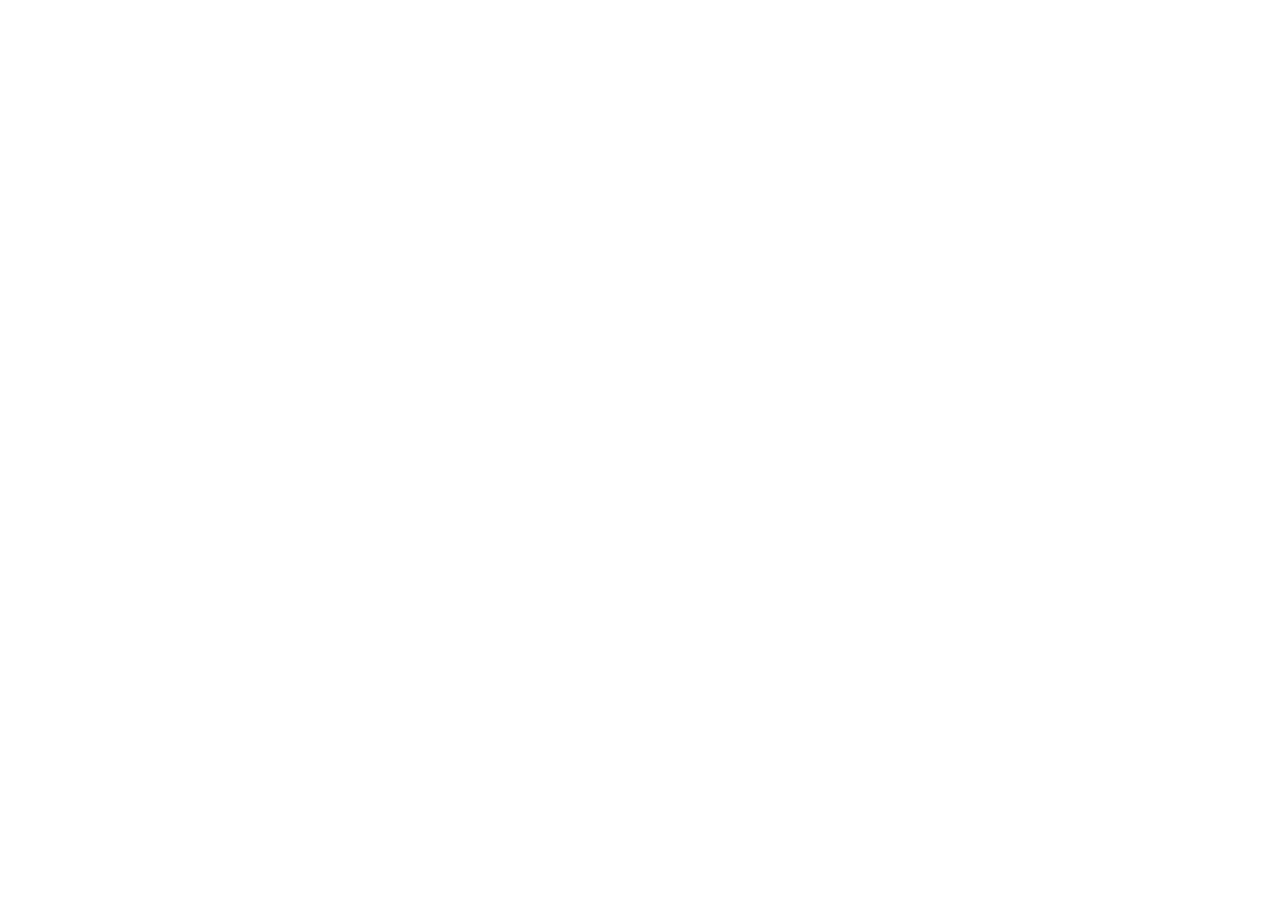
==== style_guide/index.html @ f1ecba9e "basic file structure setup" ====
<!doctype html>
<html lang="en">
  <head>
    <meta charset="UTF-8" />
    <meta name="viewport" content="width=device-width, initial-scale=1.0" />
    <title>KC Fedellaga: P03 Style Guide</title>

    <link rel="stylesheet" href="./css/flexbox.css" />
    <link rel="stylesheet" href="./css/fonts.css" />
    <link rel="stylesheet" href="./css/guide.css" />
  </head>
  <body>
    <div class="main-content" id="guide-content"></div>
  </body>
</html>
---- style_guide/css/flexbox.css ----
/* Reference: base code + docs from week 3 CSS lab demo*/

.flexbox {
  /* The statement below sets us into the flexbox display mode. Note support for flexbox still necessitates some vendor prefixes (see http://caniuse.com/#search=flex) */
  display: -webkit-flex; /* For support in a series of Webkit browsers */
  display: -ms-flex; /* For support in IE 10 */
  display: flex;

  /* A flexbox will try to fit all elements in one line by default. The 'flex-wrap' property lets us wrap child elements that become too wide for their current row. */
  -webkit-flex-wrap: wrap;
  -ms-flex-wrap: wrap;
  flex-wrap: wrap;
}
---- style_guide/css/fonts.css ----
/* @font-face {
  font-family: "Rothenburg Decorative";
  src: url("./fonts/RothenburgDecorative.woff2") format("woff2");
  font-weight: normal;
  font-style: normal;
} */

/* Reference: https://cssgradient.io/blog/css-gradient-text/ */

/* .logotype {
  font-family: "Rothenburg Decorative", serif;
  font-weight: 400;
  font-style: normal;
} */
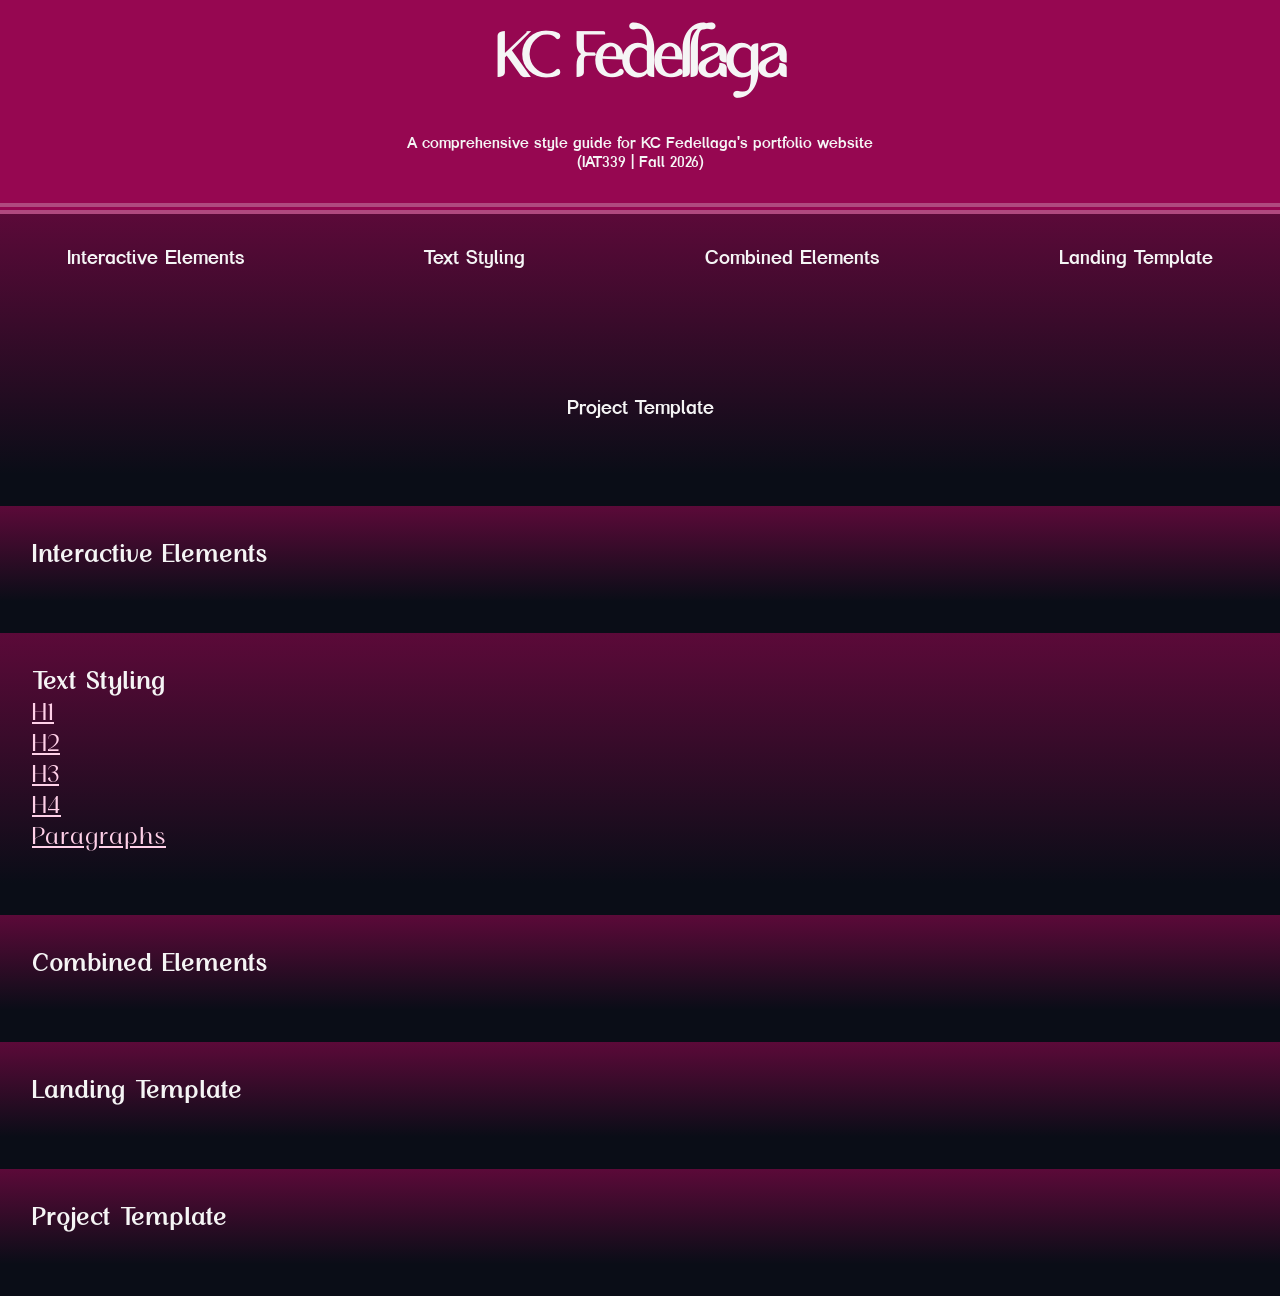
==== commit bfda3bba: "fonts, containers" ====
--- a/style_guide/index.html
+++ b/style_guide/index.html
@@ -10,6 +10,69 @@
     <link rel="stylesheet" href="./css/guide.css" />
   </head>
   <body>
-    <div class="main-content" id="guide-content"></div>
+    <div class="flexbox header" id="guide-header">
+      <h1 class="page-title" id="guide-title">KC Fedellaga</h1>
+      <p class="subheading" id="guide-subtitle">
+        A comprehensive style guide for KC Fedellaga's portfolio website
+        <br />
+        (IAT339 | Fall 2026)
+      </p>
+      <nav class="header-nav" id="guide-nav">
+        <ul class="flexbox nav-list">
+          <li class="nav-link">
+            <a href="#interactive-elements">Interactive Elements</a>
+          </li>
+
+          <li class="nav-link">
+            <a href="#text-styling">Text Styling</a>
+          </li>
+
+          <li class="nav-link">
+            <a href="#combined-elements">Combined Elements</a>
+          </li>
+
+          <li class="nav-link">
+            <a href="#landing-template">Landing Template</a>
+          </li>
+
+          <li class="nav-link">
+            <a href="#project-template">Project Template</a>
+          </li>
+        </ul>
+      </nav>
+    </div>
+
+    <div class="main-content flexbox" id="guide-content">
+      <section class="flexbox guide-section" id="interactive-elements">
+        <h1 class="guide-heading">Interactive Elements</h1>
+      </section>
+      <section class="flexbox guide-section" id="text-styling">
+        <h1 class="guide-heading">Text Styling</h1>
+        <div class="element-container">
+          <h2 class="element-title">H1</h2>
+        </div>
+        <div class="element-container">
+          <h2 class="element-title">H2</h2>
+        </div>
+        <div class="element-container">
+          <h2 class="element-title">H3</h2>
+        </div>
+        <div class="element-container">
+          <h2 class="element-title">H4</h2>
+        </div>
+        <div class="element-container">
+          <h2 class="element-title">Paragraphs</h2>
+        </div>
+      </section>
+      <section class="flexbox guide-section" id="combined-elements">
+        <h1 class="guide-heading">Combined Elements</h1>
+      </section>
+      <section class="flexbox guide-section" id="landing-template">
+        <h1 class="guide-heading">Landing Template</h1>
+      </section>
+      <section class="flexbox guide-section" id="project-template">
+        <h1 class="guide-heading">Project Template</h1>
+      </section>
+    </div>
   </body>
 </html>
--- a/style_guide/css/flexbox.css
+++ b/style_guide/css/flexbox.css
@@ -1,13 +1,96 @@
-/* Reference: base code + docs from week 3 CSS lab demo*/
+/*
+	For more on flexbox, I highly recommend "A Guide to Flexbox": http://css-tricks.com/snippets/css/a-guide-to-flexbox/
 
+	PLEASE NOTE:
+	A lot of the properties covered below work ONLY when you set display to flexbox. Make sure to understand when and where	you can apply these properties by looking them up as necessary.
+*/
+
+/*
+	With the asterisk (*), we are selecting everything. This allows us to apply the border-box model to all elements on the page.
+
+	'::after' and '::before' are psuedo-elements. These are elements that CSS can add either after or before an element's content. You will see these in use if we use the older style of grids, to clear floats.
+*/
+*,
+*::after,
+*::before {
+  box-sizing: border-box;
+}
+
+/*
+	Here we are going to establish some rules for our 'box'	which contains all the elements to be wrapped into the flexbox model.
+*/
 .flexbox {
-  /* The statement below sets us into the flexbox display mode. Note support for flexbox still necessitates some vendor prefixes (see http://caniuse.com/#search=flex) */
+  /*
+		The statement below sets us into the flexbox display mode. Note support for flexbox still necessitates some vendor prefixes (see http://caniuse.com/#search=flex)
+	*/
   display: -webkit-flex; /* For support in a series of Webkit browsers */
   display: -ms-flex; /* For support in IE 10 */
   display: flex;
 
-  /* A flexbox will try to fit all elements in one line by default. The 'flex-wrap' property lets us wrap child elements that become too wide for their current row. */
+  /*
+		A flexbox will try to fit all elements in one line by default. The 'flex-wrap' property lets us wrap child elements that become too wide for their current row.
+	*/
   -webkit-flex-wrap: wrap;
   -ms-flex-wrap: wrap;
   flex-wrap: wrap;
+
+  /*
+		To get our flexbox to change how elements are spanned across the remaining space, we can use the 'justify-content' property. In this case, we are specifying that we want the extra space to be balanced around our elements.
+	*/
+  -webkit-justify-content: space-around;
+  -ms-justify-content: space-around;
+  justify-content: space-around;
 }
+
+.box-item-nav {
+  /*
+		For children of the parent 'flexbox', it is good practice to set a 'flex' property. This is a shorthand in which we in fact set three values, of 'flex-grow', 'flex-shrink' and 'flex-basis' accordingly. In our CSS, this will look like
+
+		flex: flex-grow flex-shrink flex-basis;
+
+		flex-grow - Defines the ability for an element to 'grow' into extra space as needed.
+		flex-shrink - Defines the ability for an element to 'shrink' as needed.
+		flex-basis - Defines the default size of an element before distributing space, can be based on existing height or width.
+
+		Both 'flex-grow' and 'flex-shrink' can be effectively thought as 'weights': For example elements with higher flex-grow weights - such as a value of 2 in a set of elements with weights of 1 - will try and take up more space when available. When the space is not available, the flexbox will compress those items as necessary.
+
+		In the example below, we are setting both the ability of elements to grow and shrink as equal (all 1), and we are telling the default size to pay attention to the element's set default sizing.
+	*/
+  -webkit-flex: 1 1 auto;
+  -ms-flex: 1 1 auto;
+  flex: 1 1 auto;
+}
+
+.box-item-image {
+  /*
+		Given we are working with an image, in this case we have set a flex-basis value that is a pixel value to reflect the 'minimum' width of the image before the flexbox reflows and stacks the elements inside. Additionally, the use of a flex-grow value of 3 ensures that our image is 'heavier' (will take up more space) when available.
+	*/
+  -webkit-flex: 3 1 400px;
+  -ms-flex: 3 1 400px;
+  flex: 3 1 400px;
+}
+
+.box-item-text {
+  /*
+		For the text, we want it to behave a bit differently, in this case setting an em value for its flex-basis. Using a 1 for the flex-grow value means it weighs less in comparison to our image, and will take less space when possible.
+	*/
+  -webkit-flex: 1 1 18em;
+  -ms-flex: 1 1 18em;
+  flex: 1 1 18em;
+
+  padding: 0 1rem;
+}
+
+/*
+	We can use media queries to apply different styles at specific sizes. In this case, we are specifying when the browser window's width is greater than 50.25em, we should apply the styling within the brackets.
+*/
+@media (min-width: 50.25em) {
+  /*
+		The flexbox 'order' property lets us re-order items	as they are flowed. Smaller values position items closer to the top, or to the left, higher values place them near the end, or to the right. Depending on the orientation of the flexbox flow.
+	*/
+  .box-item-image {
+    -webkit-order: 2;
+    -ms-order: 2;
+    order: 2;
+  }
+}
--- a/style_guide/css/fonts.css
+++ b/style_guide/css/fonts.css
@@ -1,14 +1,53 @@
-/* @font-face {
-  font-family: "Rothenburg Decorative";
-  src: url("./fonts/RothenburgDecorative.woff2") format("woff2");
+@font-face {
+  font-family: "NCL Gasdrifo";
+  src: url("./fonts/NCLGasdrifo-Demo.otf") format("opentype");
   font-weight: normal;
   font-style: normal;
-} */
+}
 
-/* Reference: https://cssgradient.io/blog/css-gradient-text/ */
+.page-title {
+  font-family: "NCL Gasdrifo", serif;
+  font-weight: 600;
+  font-style: normal;
+}
 
-/* .logotype {
-  font-family: "Rothenburg Decorative", serif;
+@font-face {
+  font-family: "PREVALENT SANS PRO - Bold";
+  src: url("./fonts/PREVALENTSANSPRO-Bold.ttf") format("truetype");
+  font-weight: normal;
+  font-style: normal;
+}
+
+.subheading {
+  font-family: "PREVALENT SANS PRO - Bold", serif;
+}
+
+.nav-link {
+  font-family: "PREVALENT SANS PRO - Bold", sans-serif;
+}
+
+@font-face {
+  font-family: "Rosehot";
+  src: url("./fonts/Rosehot.ttf") format("truetype");
+  font-weight: normal;
+  font-style: normal;
+}
+
+.guide-heading {
+  font-family: "Rosehot", serif;
+  font-weight: 600;
+}
+
+@font-face {
+  font-family: "PREVALENT SANS PRO - Regular";
+  src: url("./fonts/PREVALENTSANSPRO-Regular.ttf") format("truetype");
+  font-weight: normal;
+  font-style: normal;
+}
+
+.element-title {
+  font-family: "Rosehot", serif;
   font-weight: 400;
-  font-style: normal;
-} */
+
+  text-decoration: underline;
+}
--- a/style_guide/css/guide.css
+++ b/style_guide/css/guide.css
@@ -0,0 +1,126 @@
+:root {
+  --main-theme: #960751;
+  --main-translucent: #96075194;
+  --main-lighter-translucent: #b83a7b45;
+
+  --bg-dark: #0a0d17;
+
+  --text-light: whitesmoke;
+  --text-theme: #f3007e;
+  --text-theme-light: #ffd0e8;
+}
+
+* {
+  margin: 0;
+  padding: 0;
+}
+
+body {
+  background-color: var(--bg-dark);
+}
+
+/* HEADER */
+
+#guide-header {
+  flex-direction: column;
+
+  align-items: center;
+  justify-content: center;
+
+  text-align: center;
+  color: var(--text-light);
+}
+
+#guide-title {
+  width: 100%;
+
+  padding: 1rem 0;
+  background-color: var(--main-theme);
+
+  font-size: 4rem;
+}
+
+#guide-subtitle {
+  width: 100%;
+
+  padding-top: 1rem;
+  padding-bottom: 2rem;
+
+  background-color: var(--main-theme);
+
+  border-bottom: double #f5f5f547 0.7rem;
+}
+
+.header-nav {
+  width: 100%;
+}
+
+#guide-nav {
+  background: linear-gradient(
+    180deg,
+    var(--main-translucent),
+    var(--bg-dark) 100%
+  );
+}
+
+.nav-list {
+  justify-content: space-evenly;
+  gap: 4rem;
+  padding-bottom: 1.5rem;
+
+  list-style: none;
+}
+
+.nav-link {
+  padding: 2rem 3rem;
+  background-color: transparent;
+
+  font-size: 1.25rem;
+
+  transition: background-color 0.18s ease-in-out;
+}
+.nav-link:hover {
+  background-color: var(--main-lighter-translucent);
+
+  a {
+    color: var(--text-theme-light);
+  }
+}
+.nav-link a {
+  text-decoration: none;
+  color: var(--text-light);
+
+  transition: color 0.2s ease-in;
+}
+
+/* GUIDE DEFAULTS */
+
+#guide-content {
+  flex-direction: column;
+  gap: 2rem;
+
+  padding: 2rem 0;
+}
+
+.guide-section {
+  flex-direction: column;
+
+  width: 100%;
+  padding: 2rem;
+
+  background: linear-gradient(
+    180deg,
+    var(--main-translucent),
+    var(--bg-dark) 100%
+  );
+}
+
+.guide-heading {
+  color: var(--text-light);
+}
+
+.element-title {
+  color: var(--text-theme-light);
+}
+
+/* INTERACTIVE ELEMENTS */
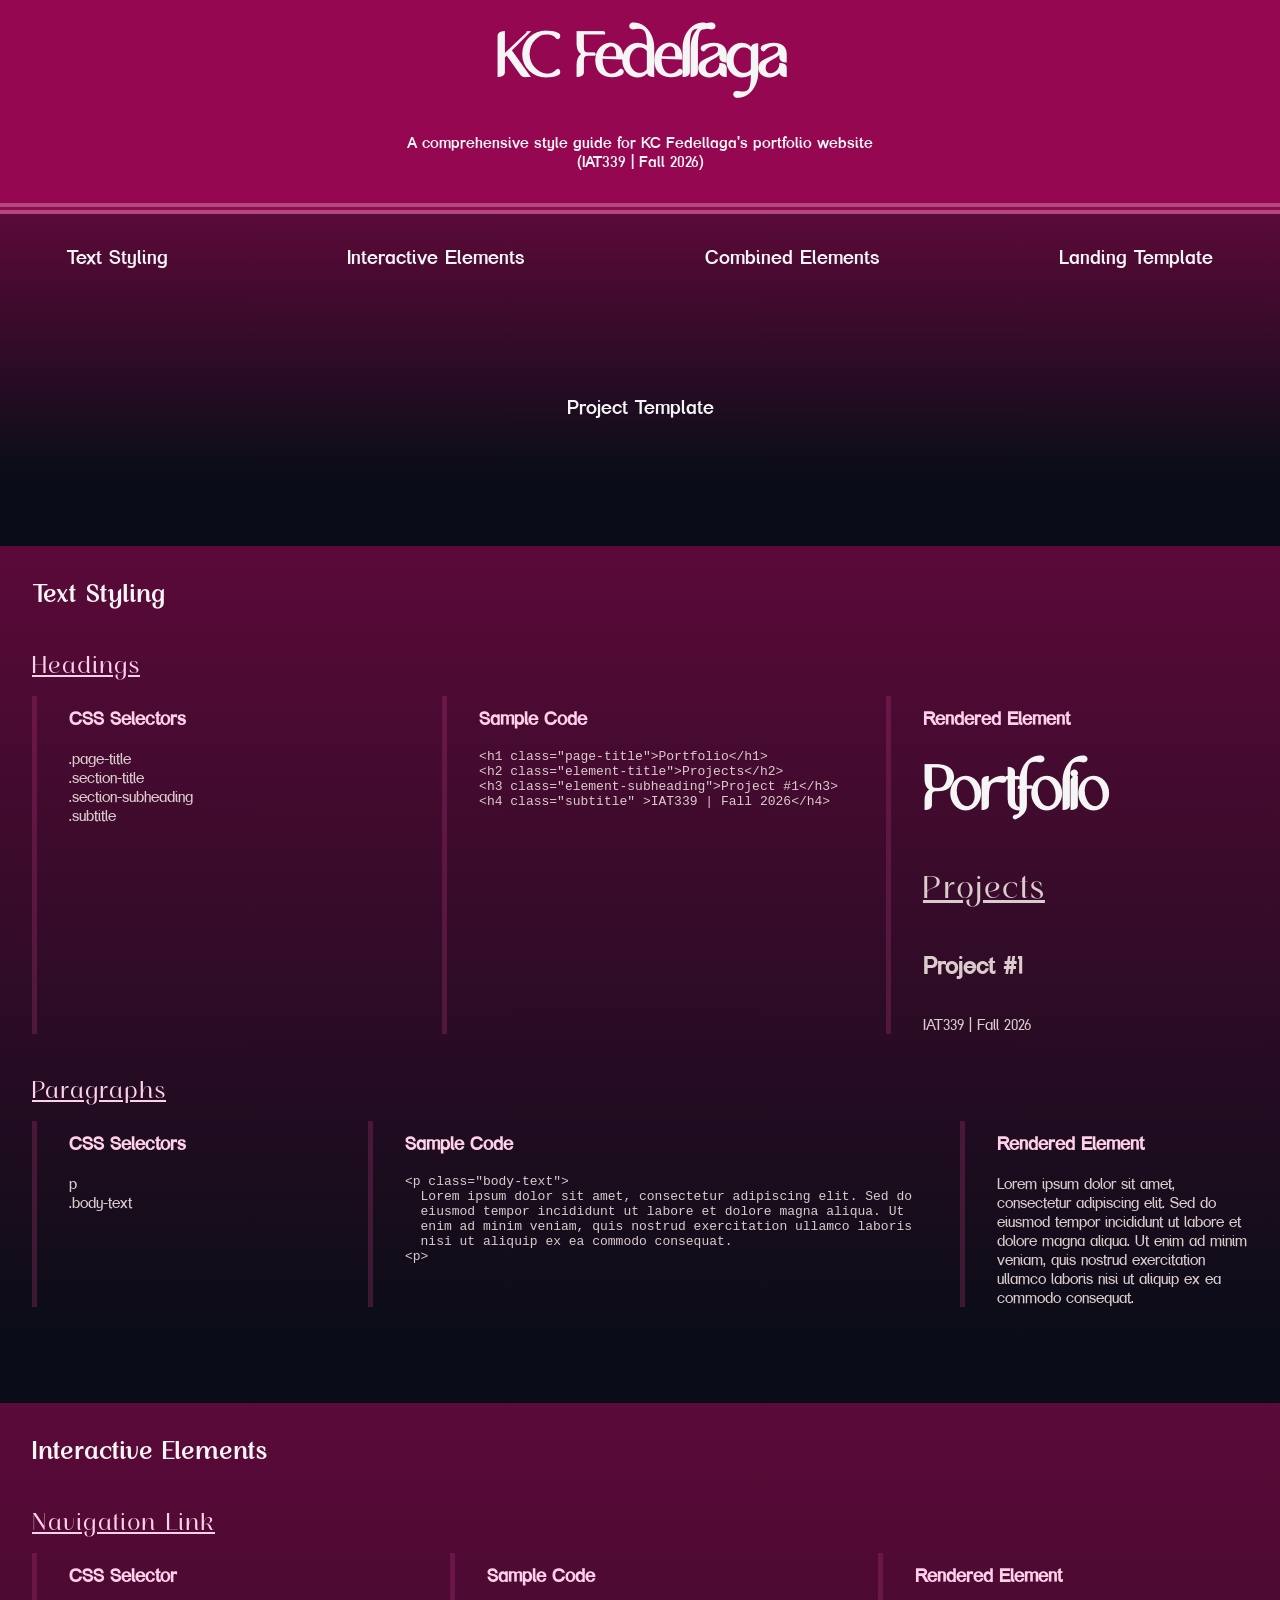
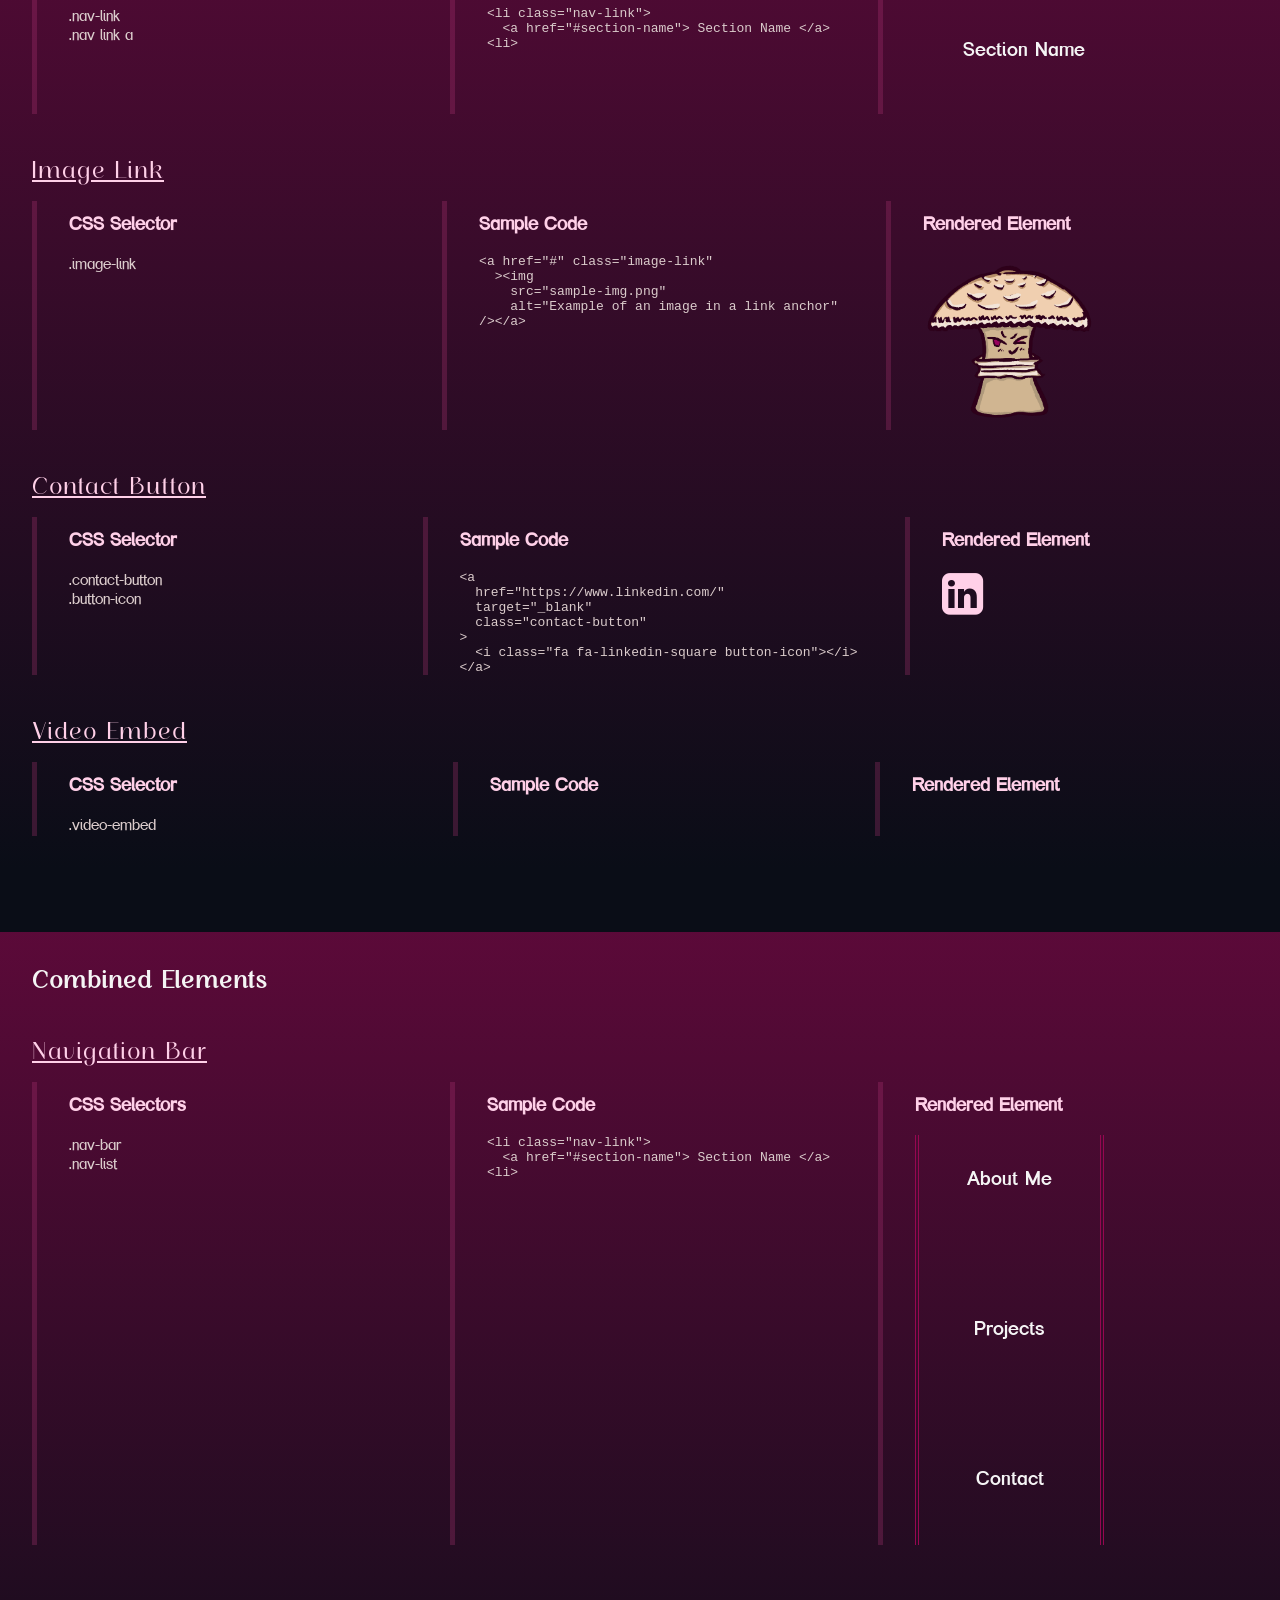
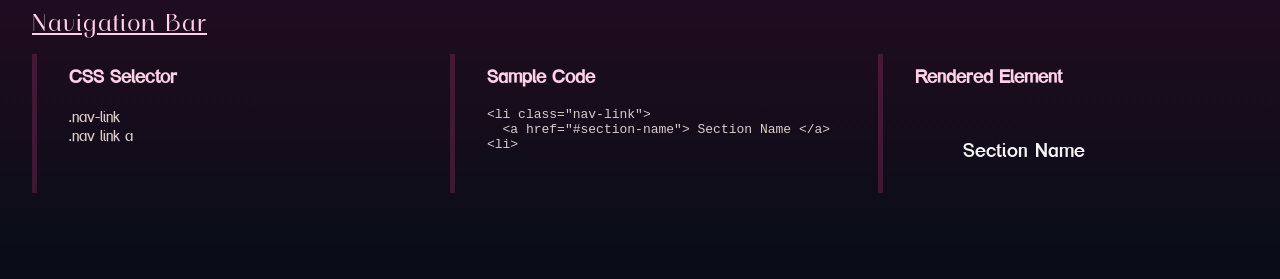
==== commit ad32e6a5: "style guide + site start" ====
--- a/style_guide/index.html
+++ b/style_guide/index.html
@@ -8,6 +8,12 @@
     <link rel="stylesheet" href="./css/flexbox.css" />
     <link rel="stylesheet" href="./css/fonts.css" />
     <link rel="stylesheet" href="./css/guide.css" />
+
+    <!-- LinkedIn Icon -->
+    <link
+      rel="stylesheet"
+      href="https://cdnjs.cloudflare.com/ajax/libs/font-awesome/4.7.0/css/font-awesome.min.css"
+    />
   </head>
   <body>
     <div class="flexbox header" id="guide-header">
@@ -20,11 +26,10 @@
       <nav class="header-nav" id="guide-nav">
         <ul class="flexbox nav-list">
           <li class="nav-link">
+            <a href="#text-styling">Text Styling</a>
+          </li>
+          <li class="nav-link">
             <a href="#interactive-elements">Interactive Elements</a>
-          </li>
-
-          <li class="nav-link">
-            <a href="#text-styling">Text Styling</a>
           </li>
 
           <li class="nav-link">
@@ -43,36 +48,301 @@
     </div>
 
     <div class="main-content flexbox" id="guide-content">
-      <section class="flexbox guide-section" id="interactive-elements">
-        <h1 class="guide-heading">Interactive Elements</h1>
-      </section>
       <section class="flexbox guide-section" id="text-styling">
         <h1 class="guide-heading">Text Styling</h1>
         <div class="element-container">
-          <h2 class="element-title">H1</h2>
-        </div>
-        <div class="element-container">
-          <h2 class="element-title">H2</h2>
-        </div>
-        <div class="element-container">
-          <h2 class="element-title">H3</h2>
-        </div>
-        <div class="element-container">
-          <h2 class="element-title">H4</h2>
-        </div>
+          <h2 class="element-title">Headings</h2>
+
+          <div class="flexbox element-row">
+            <div class="flexbox selector-container">
+              <h3 class="element-subheading">CSS Selectors</h3>
+
+              <ul class="selectors">
+                <li>.page-title</li>
+                <li>.section-title</li>
+                <li>.section-subheading</li>
+                <li>.subtitle</li>
+              </ul>
+            </div>
+
+            <div class="flexbox code-container">
+              <h3 class="element-subheading">Sample Code</h3>
+
+              <pre><code>&lt;h1 class="page-title"&gt;Portfolio&lt;/h1&gt;
+&lt;h2 class="element-title"&gt;Projects&lt;/h2&gt;
+&lt;h3 class="element-subheading"&gt;Project #1&lt;/h3&gt;
+&lt;h4 class="subtitle" &gt;IAT339 | Fall 2026&lt;/h4&gt;
+</code></pre>
+            </div>
+
+            <div class="flexbox rendered-container">
+              <h3 class="element-subheading">Rendered Element</h3>
+
+              <div class="flexbox rendered-column">
+                <h1 class="page-title" id="sample-page-title">Portfolio</h1>
+                <h2 class="element-title" id="sample-section-title">
+                  Projects
+                </h2>
+                <h3 class="element-subheading" id="sample-section-subheading">
+                  Project #1
+                </h3>
+                <h4 class="subtitle" id="sample-subtitle">
+                  IAT339 | Fall 2026
+                </h4>
+              </div>
+            </div>
+          </div>
+        </div>
+
         <div class="element-container">
           <h2 class="element-title">Paragraphs</h2>
+
+          <div class="flexbox element-row">
+            <div class="flexbox selector-container">
+              <h3 class="element-subheading">CSS Selectors</h3>
+
+              <ul class="selectors">
+                <li>p</li>
+                <li>.body-text</li>
+              </ul>
+            </div>
+
+            <div class="flexbox code-container">
+              <h3 class="element-subheading">Sample Code</h3>
+
+              <pre><code>&lt;p class="body-text"&gt;
+  Lorem ipsum dolor sit amet, consectetur adipiscing elit. Sed do
+  eiusmod tempor incididunt ut labore et dolore magna aliqua. Ut
+  enim ad minim veniam, quis nostrud exercitation ullamco laboris
+  nisi ut aliquip ex ea commodo consequat.
+&lt;p&gt;
+
+</code></pre>
+            </div>
+
+            <div class="flexbox rendered-container">
+              <h3 class="element-subheading">Rendered Element</h3>
+
+              <p class="body-text" id="sample-body-text">
+                Lorem ipsum dolor sit amet, consectetur adipiscing elit. Sed do
+                eiusmod tempor incididunt ut labore et dolore magna aliqua. Ut
+                enim ad minim veniam, quis nostrud exercitation ullamco laboris
+                nisi ut aliquip ex ea commodo consequat.
+              </p>
+            </div>
+          </div>
         </div>
       </section>
+      <section class="flexbox guide-section" id="interactive-elements">
+        <h1 class="guide-heading">Interactive Elements</h1>
+
+        <div class="flexbox element-container">
+          <h2 class="element-title">Navigation Link</h2>
+
+          <div class="flexbox element-row">
+            <div class="flexbox selector-container">
+              <h3 class="element-subheading">CSS Selector</h3>
+
+              <ul class="selectors">
+                <li>.nav-link</li>
+                <li>.nav link a</li>
+              </ul>
+            </div>
+
+            <div class="flexbox code-container">
+              <h3 class="element-subheading">Sample Code</h3>
+
+              <pre><code>&lt;li class="nav-link"&gt;
+  &lt;a href="#section-name"&gt; Section Name &lt;/a&gt;
+&lt;li&gt;
+</code></pre>
+            </div>
+
+            <div class="flexbox rendered-container">
+              <h3 class="element-subheading">Rendered Element</h3>
+
+              <p class="nav-link" id="sample-nav-link">Section Name</p>
+            </div>
+          </div>
+        </div>
+
+        <div class="flexbox element-container">
+          <h2 class="element-title">Image Link</h2>
+
+          <div class="flexbox element-row">
+            <div class="flexbox selector-container">
+              <h3 class="element-subheading">CSS Selector</h3>
+
+              <ul class="selectors">
+                <li>.image-link</li>
+              </ul>
+            </div>
+
+            <div class="flexbox code-container">
+              <h3 class="element-subheading">Sample Code</h3>
+
+              <pre><code>&lt;a href="#" class="image-link"
+  &gt;&lt;img
+    src="sample-img.png"
+    alt="Example of an image in a link anchor"
+/&gt;&lt;/a&gt;
+</code></pre>
+            </div>
+
+            <div class="flexbox rendered-container">
+              <h3 class="element-subheading">Rendered Element</h3>
+
+              <a href="#" class="image-link" id="sample-image-link"
+                ><img
+                  src="./assets/macrolepiotaprocera-ish.png"
+                  alt="Example of an image in a link anchor"
+              /></a>
+            </div>
+          </div>
+        </div>
+
+        <div class="flexbox element-container">
+          <h2 class="element-title">Contact Button</h2>
+
+          <div class="flexbox element-row">
+            <div class="flexbox selector-container">
+              <h3 class="element-subheading">CSS Selector</h3>
+
+              <ul class="selectors">
+                <li>.contact-button</li>
+                <li>.button-icon</li>
+              </ul>
+            </div>
+
+            <div class="flexbox code-container">
+              <h3 class="element-subheading">Sample Code</h3>
+
+              <pre><code>&lt;a
+  href="https://www.linkedin.com/"
+  target="_blank"
+  class="contact-button"
+&gt;
+  &lt;i class="fa fa-linkedin-square button-icon"&gt;&lt;/i&gt;
+&lt;/a&gt;
+</code></pre>
+            </div>
+
+            <div class="flexbox rendered-container">
+              <h3 class="element-subheading">Rendered Element</h3>
+
+              <a
+                href="https://www.linkedin.com/in/kc-fedellaga/"
+                target="_blank"
+                class="contact-button"
+              >
+                <i class="fa fa-linkedin-square" id="sample-contact-button"></i>
+              </a>
+            </div>
+          </div>
+        </div>
+
+        <div class="flexbox element-container">
+          <h2 class="element-title">Video Embed</h2>
+
+          <div class="flexbox element-row">
+            <div class="flexbox selector-container">
+              <h3 class="element-subheading">CSS Selector</h3>
+
+              <ul class="selectors">
+                <li>.video-embed</li>
+              </ul>
+            </div>
+
+            <div class="flexbox code-container">
+              <h3 class="element-subheading">Sample Code</h3>
+            </div>
+
+            <div class="flexbox rendered-container">
+              <h3 class="element-subheading">Rendered Element</h3>
+            </div>
+          </div>
+        </div>
+      </section>
+
       <section class="flexbox guide-section" id="combined-elements">
         <h1 class="guide-heading">Combined Elements</h1>
+
+        <div class="element-container">
+          <h2 class="element-title">Navigation Bar</h2>
+          <div class="flexbox element-row">
+            <div class="flexbox selector-container">
+              <h3 class="element-subheading">CSS Selectors</h3>
+
+              <ul class="selectors">
+                <li>.nav-bar</li>
+                <li>.nav-list</li>
+              </ul>
+            </div>
+
+            <div class="flexbox code-container">
+              <h3 class="element-subheading">Sample Code</h3>
+
+              <pre><code>&lt;li class="nav-link"&gt;
+  &lt;a href="#section-name"&gt; Section Name &lt;/a&gt;
+&lt;li&gt;
+</code></pre>
+            </div>
+
+            <div class="flexbox rendered-container">
+              <h3 class="element-subheading">Rendered Element</h3>
+              <nav class="header-nav" id="sample-nav-bar">
+                <ul class="flexbox nav-list">
+                  <li class="nav-link">
+                    <a href="#combined-elements">About Me</a>
+                  </li>
+                  <li class="nav-link">
+                    <a href="#combined-elements">Projects</a>
+                  </li>
+
+                  <li class="nav-link">
+                    <a href="#combined-elements">Contact</a>
+                  </li>
+                </ul>
+              </nav>
+            </div>
+          </div>
+        </div>
+
+        <div class="element-container">
+          <h2 class="element-title">Navigation Bar</h2>
+          <div class="flexbox element-row">
+            <div class="flexbox selector-container">
+              <h3 class="element-subheading">CSS Selector</h3>
+
+              <ul class="selectors">
+                <li>.nav-link</li>
+                <li>.nav link a</li>
+              </ul>
+            </div>
+
+            <div class="flexbox code-container">
+              <h3 class="element-subheading">Sample Code</h3>
+
+              <pre><code>&lt;li class="nav-link"&gt;
+  &lt;a href="#section-name"&gt; Section Name &lt;/a&gt;
+&lt;li&gt;
+</code></pre>
+            </div>
+
+            <div class="flexbox rendered-container">
+              <h3 class="element-subheading">Rendered Element</h3>
+
+              <p class="nav-link" id="sample-nav-link">Section Name</p>
+            </div>
+          </div>
+        </div>
       </section>
-      <section class="flexbox guide-section" id="landing-template">
+      <!-- <section class="flexbox guide-section" id="landing-template">
         <h1 class="guide-heading">Landing Template</h1>
       </section>
       <section class="flexbox guide-section" id="project-template">
         <h1 class="guide-heading">Project Template</h1>
-      </section>
+      </section> -->
     </div>
   </body>
 </html>
--- a/style_guide/css/fonts.css
+++ b/style_guide/css/fonts.css
@@ -18,12 +18,23 @@
   font-style: normal;
 }
 
+.nav-link {
+  font-family: "PREVALENT SANS PRO - Bold", sans-serif;
+}
+
 .subheading {
   font-family: "PREVALENT SANS PRO - Bold", serif;
 }
 
-.nav-link {
-  font-family: "PREVALENT SANS PRO - Bold", sans-serif;
+@font-face {
+  font-family: "PREVALENT SANS PRO - Medium";
+  src: url("./fonts/PREVALENTSANSPRO-Medium.ttf") format("truetype");
+  font-weight: normal;
+  font-style: normal;
+}
+
+.element-subheading {
+  font-family: "PREVALENT SANS PRO - Medium", serif;
 }
 
 @font-face {
@@ -38,6 +49,11 @@
   font-weight: 600;
 }
 
+.element-title {
+  font-family: "Rosehot", serif;
+  font-weight: 400;
+}
+
 @font-face {
   font-family: "PREVALENT SANS PRO - Regular";
   src: url("./fonts/PREVALENTSANSPRO-Regular.ttf") format("truetype");
@@ -45,9 +61,17 @@
   font-style: normal;
 }
 
-.element-title {
-  font-family: "Rosehot", serif;
-  font-weight: 400;
+.selectors {
+  font-family: "PREVALENT SANS PRO - Regular", serif;
+  font-weight: 300;
+}
 
-  text-decoration: underline;
+.subtitle {
+  font-family: "PREVALENT SANS PRO - Regular", serif;
+  font-weight: 300;
 }
+
+.body-text {
+  font-family: "PREVALENT SANS PRO - Regular", serif;
+  font-weight: 200;
+}
--- a/style_guide/css/guide.css
+++ b/style_guide/css/guide.css
@@ -5,7 +5,8 @@
 
   --bg-dark: #0a0d17;
 
-  --text-light: whitesmoke;
+  --text-white: whitesmoke;
+  --text-light: rgb(219, 204, 204);
   --text-theme: #f3007e;
   --text-theme-light: #ffd0e8;
 }
@@ -28,7 +29,7 @@
   justify-content: center;
 
   text-align: center;
-  color: var(--text-light);
+  color: var(--text-white);
 }
 
 #guide-title {
@@ -88,7 +89,7 @@
 }
 .nav-link a {
   text-decoration: none;
-  color: var(--text-light);
+  color: var(--text-white);
 
   transition: color 0.2s ease-in;
 }
@@ -97,13 +98,15 @@
 
 #guide-content {
   flex-direction: column;
-  gap: 2rem;
-
+  gap: 4rem;
+
+  margin-top: 2.5rem;
   padding: 2rem 0;
 }
 
 .guide-section {
   flex-direction: column;
+  gap: 1.5rem;
 
   width: 100%;
   padding: 2rem;
@@ -116,11 +119,147 @@
 }
 
 .guide-heading {
-  color: var(--text-light);
+  color: var(--text-white);
+}
+
+.element-container {
+  flex-direction: column;
+}
+
+.element-row {
+  gap: 3rem;
 }
 
 .element-title {
+  margin: 1rem 0;
+
+  text-decoration: underline;
   color: var(--text-theme-light);
 }
 
+.element-subheading {
+  margin-top: 0.75rem;
+  margin-bottom: 1.25rem;
+
+  color: var(--text-theme-light);
+}
+
+.selector-container,
+.code-container,
+.rendered-container {
+  flex: 1;
+  flex-direction: column;
+  justify-content: flex-start;
+
+  width: 100%;
+
+  padding-left: 2rem;
+  border-left: solid 0.35rem var(--main-lighter-translucent);
+}
+
+.selectors {
+  margin: 0;
+  padding: 0;
+
+  list-style: none;
+  color: var(--text-light);
+}
+
+pre {
+  color: var(--text-light);
+}
+
+.rendered-column {
+  flex-direction: column;
+  gap: 1rem;
+}
+
+/* TEXT STYLING */
+
+#sample-page-title {
+  font-size: 4rem;
+  color: var(--text-white);
+}
+
+#sample-section-title {
+  font-size: 2rem;
+  color: var(--text-light);
+}
+
+#sample-section-subheading {
+  font-size: 1.5rem;
+  color: var(--text-light);
+}
+
+#sample-subtitle {
+  font-size: 1rem;
+  color: var(--text-light);
+}
+
+#sample-body-text {
+  color: var(--text-light);
+}
+
 /* INTERACTIVE ELEMENTS */
+
+#sample-nav-link {
+  width: fit-content;
+  color: var(--text-white);
+}
+
+.image-link {
+  display: flex;
+  align-items: center;
+  justify-content: center;
+
+  transition:
+    opacity 0.3s ease-in-out,
+    transform 0.3s ease-in-out;
+}
+.image-link:hover {
+  opacity: 0.5;
+  transform: scale(1.1);
+}
+
+#sample-image-link {
+  width: fit-content;
+}
+
+#sample-image-link img {
+  max-width: 11rem;
+  max-height: 11rem;
+}
+
+#sample-contact-button {
+  text-align: center;
+
+  font-size: 3rem;
+  color: var(--text-theme-light);
+
+  transition:
+    transform 0.2s ease-in-out,
+    color 0.2s ease-in-out;
+}
+#sample-contact-button:hover {
+  color: var(--text-theme);
+  transform: scale(0.9);
+}
+
+/* COMBINED ELEMENTS */
+
+#sample-nav-bar {
+  border-left: 0.3rem double var(--main-theme);
+  border-right: 0.3rem double var(--main-theme);
+
+  width: fit-content;
+}
+
+#sample-nav-bar .nav-list {
+  flex-direction: column;
+  align-items: center;
+
+  width: 100%;
+}
+
+#sample-nav-bar .nav-list .nav-link {
+}
